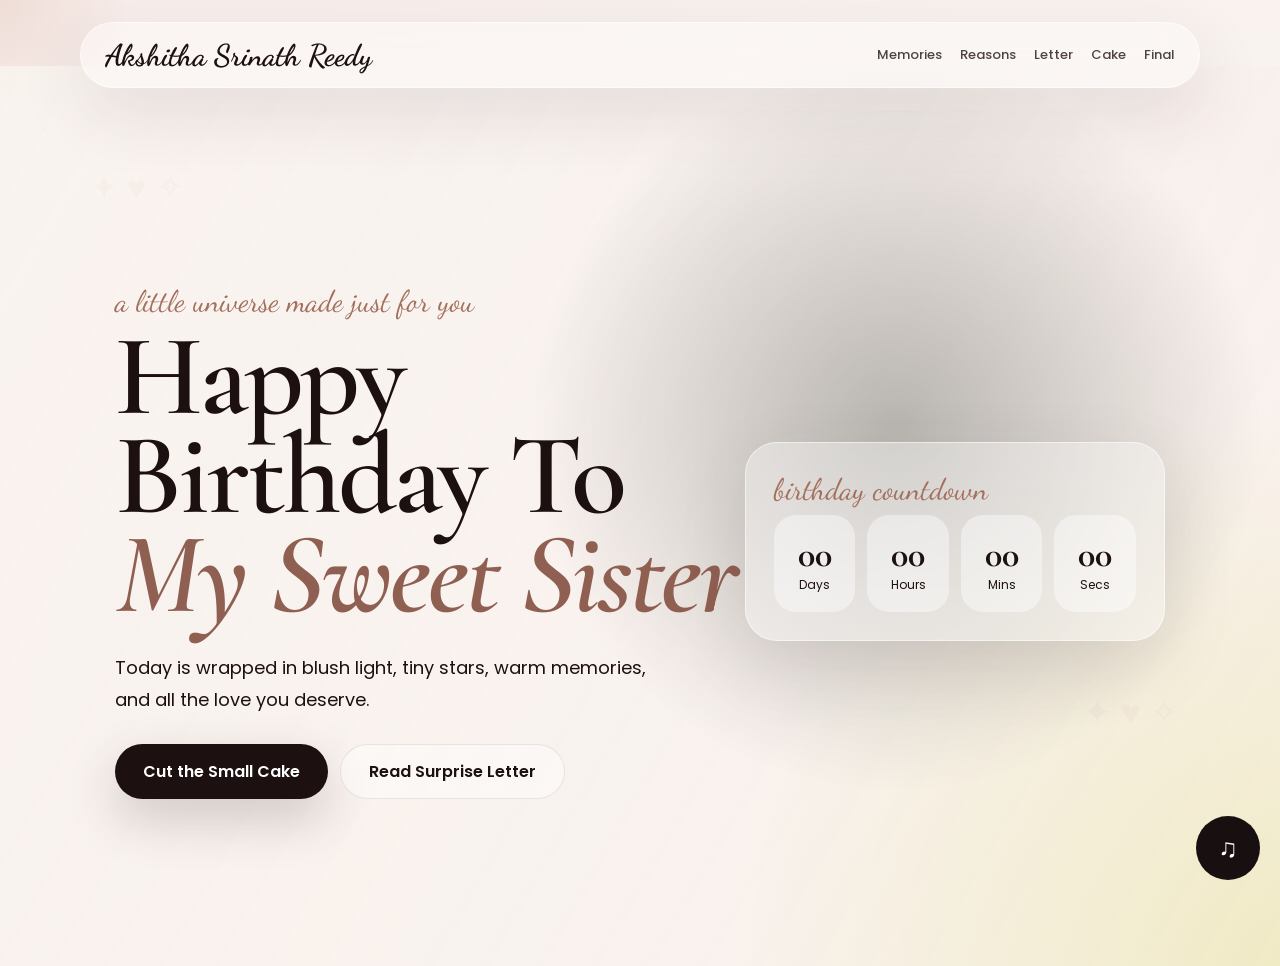
==== index.html @ 380fbc29 "Add website files" ====
<!DOCTYPE html>
<html lang="en">
<head>
  <meta charset="UTF-8" />
  <meta name="viewport" content="width=device-width, initial-scale=1.0" />
  <title>♡𝙼𝚢 Little Forever♡</title>
  <link rel="preconnect" href="https://fonts.googleapis.com" />
  <link rel="preconnect" href="https://fonts.gstatic.com" crossorigin />
  <link href="https://fonts.googleapis.com/css2?family=Cormorant+Garamond:wght@400;500;600;700&family=Dancing+Script:wght@500;600;700&family=Poppins:wght@300;400;500;600;700&display=swap" rel="stylesheet" />
  <link rel="stylesheet" href="style.css" />
</head>
<body style="--hero-image: url('assets/ak.jpeg');">
  <div class="cursor-glow"></div>
  <div class="floating-bg"></div>

  <nav class="navbar glass">
    <a href="index.html" class="logo">Akshitha Srinath Reedy</a>
    <div class="nav-links">
      <a href="memories.html">Memories</a>
      <a href="reasons.html">Reasons</a>
      <a href="letter.html">Letter</a>
      <a href="cake.html">Cake</a>
      <a href="final.html">Final</a>
    </div>
  </nav>

  <button class="music-btn" id="musicBtn">♪</button>

  <main class="hero page-section">
    <div class="hero-overlay"></div>
    <section class="hero-content reveal">
      <p class="script-text">a little universe made just for you</p>
      <h1>Happy Birthday To<br><span>My Sweet Sister</span></h1>
      <p class="hero-desc">Today is wrapped in blush light, tiny stars, warm memories, and all the love you deserve.</p>
      <div class="hero-actions">
        <a class="btn primary" href="cake.html">Cut the Small Cake</a>
        <a class="btn ghost" href="letter.html">Read Surprise Letter</a>
      </div>
    </section>

    <aside class="countdown-card glass reveal delay-1">
      <p class="script-text">birthday countdown</p>
      <div class="countdown" id="countdown">
        <div><strong id="days">00</strong><span>Days</span></div>
        <div><strong id="hours">00</strong><span>Hours</span></div>
        <div><strong id="mins">00</strong><span>Mins</span></div>
        <div><strong id="secs">00</strong><span>Secs</span></div>
      </div>
    </aside>
  </main>
  <script src="script.js"></script>
</body>
</html>
---- style.css ----
:root {
  --warm-white: #f9f5f0;
  --blush: #f8edeb;
  --rose: #e8cfc1;
  --champagne: #b78a71;
  --cocoa: #1c1010;
  --serif: "Cormorant Garamond", serif;
  --script: "Dancing Script", cursive;
  --body: "Poppins", sans-serif;
}

* {
  box-sizing: border-box;
  margin: 0;
  padding: 0;
}

html {
  scroll-behavior: smooth;
}

body {
  min-height: 100vh;
  overflow-x: hidden;
  color: var(--cocoa);
  font-family: var(--body);
  background: radial-gradient(circle at top left, #a59f9f 0%, var(--warm-white) 35%, var(--blush) 100%);
  background: radial-gradient(circle at top right, #d2e98d 0%, var(--warm-white) 35%, var(--blush) 100%);
  background: radial-gradient(circle at bottom right, #e1e57e 0%, var(--warm-white) 35%, var(--blush) 100%);
}

a {
  color: inherit;
  text-decoration: none;
}

button {
  font: inherit;
}

.glass {
  background: rgba(255, 255, 255, 0.35);
  border: 1px solid rgba(255, 255, 255, 0.55);
  backdrop-filter: blur(22px);
  box-shadow: 0 24px 70px rgba(62, 50, 50, 0.12);
}

.navbar {
  position: fixed;
  top: 22px;
  left: 50%;
  z-index: 50;
  width: min(1120px, 92%);
  display: flex;
  align-items: center;
  justify-content: space-between;
  padding: 14px 24px;
  border-radius: 999px;
  transform: translateX(-50%);
}

.logo {
  font-family: var(--script);
  font-size: 30px;
  font-weight: 700;
}

.nav-links {
  display: flex;
  gap: 18px;
  font-size: 13px;
  font-weight: 500;
}

.nav-links a {
  opacity: 0.78;
  transition: 0.3s;
}

.nav-links a:hover {
  color: #9f6a59;
  opacity: 1;
}

.cursor-glow {
  position: fixed;
  z-index: 0;
  width: 280px;
  height: 280px;
  border-radius: 50%;
  pointer-events: none;
  background: radial-gradient(circle, rgba(216, 180, 160, 0.28), transparent 65%);
  transform: translate(-50%, -50%);
}

.floating-bg::before,
.floating-bg::after {
  content: "✦ ♥ ✧";
  position: fixed;
  z-index: 0;
  color: rgba(216, 180, 160, 0.35);
  font-size: 34px;
  animation: float 8s infinite ease-in-out;
}

.floating-bg::before {
  top: 18%;
  left: 7%;
}

.floating-bg::after {
  right: 8%;
  bottom: 18%;
  animation-delay: 2s;
}

.hero,
.page-section {
  min-height: 100vh;
}

.hero {
  position: relative;
  display: grid;
  grid-template-columns: 1.2fr 0.8fr;
  align-items: center;
  padding: 120px 9% 70px;
  background: linear-gradient(120deg, rgba(249, 245, 240, 0.78), rgba(248, 237, 235, 0.65)), var(--hero-image) center/cover;
}

.hero-overlay {
  position: absolute;
  inset: 0;
  background: radial-gradient(circle at 70% 40%, rgba(131, 130, 124, 0.55), transparent 35%);
}

.hero-content,
.countdown-card {
  position: relative;
  z-index: 2;
}

.script-text {
  margin-bottom: 8px;
  color: #a36f5c;
  font-family: var(--script);
  font-size: 30px;
}

.hero h1,
.sub-hero h1,
.final-page h1,
.cake-page h1 {
  font-family: var(--serif);
  font-size: clamp(62px, 9vw, 128px);
  font-weight: 600;
  line-height: 0.86;
  letter-spacing: -3px;
}

.hero h1 span {
  color: #8f5f51;
  font-style: italic;
}

.hero-desc {
  max-width: 560px;
  margin: 28px 0;
  font-size: 18px;
  line-height: 1.8;
}

.btn {
  display: inline-flex;
  align-items: center;
  justify-content: center;
  margin-right: 12px;
  padding: 14px 28px;
  border-radius: 999px;
  font-weight: 600;
  transition: 0.3s;
}

.primary {
  color: #fff;
  background: var(--cocoa);
  box-shadow: 0 20px 50px rgba(62, 50, 50, 0.22);
}

.ghost {
  background: rgba(255, 255, 255, 0.42);
  border: 1px solid rgba(62, 50, 50, 0.1);
}

.btn:hover,
.cut-cake-btn:hover {
  transform: translateY(-4px);
}

.countdown-card {
  max-width: 420px;
  padding: 28px;
  border-radius: 32px;
}

.countdown {
  display: grid;
  grid-template-columns: repeat(4, 1fr);
  gap: 12px;
}

.countdown div {
  padding: 18px 10px;
  text-align: center;
  background: rgba(255, 255, 255, 0.42);
  border-radius: 22px;
}

.countdown strong {
  font-family: var(--serif);
  font-size: 36px;
}

.countdown span {
  display: block;
  font-size: 12px;
}


#musicBtn {
    position: fixed;
    bottom: 20px;
    right: 20px;
    z-index: 99999;
    width: 64px;
    height: 64px;
    border: none;
    border-radius: 50%;
    background: #180f10;
    color: white;
    font-size: 26px;
    cursor: pointer;
}


.sub-hero {
  padding: 150px 8% 55px;
  text-align: center;
}

.sub-hero p {
  max-width: 680px;
  margin: 10px auto 24px;
}

.masonry {
  columns: 3 260px;
  column-gap: 24px;
  padding: 30px 8%;
}

.polaroid {
  break-inside: avoid;
  margin-bottom: 24px;
  padding: 14px 14px 22px;
  background: #fff;
  border-radius: 24px;
  box-shadow: 0 20px 55px rgba(62, 50, 50, 0.14);
  transform: rotate(-1deg);
  transition: 0.35s;
}

.polaroid:nth-child(even) {
  transform: rotate(1.5deg);
}

.polaroid:hover {
  transform: translateY(-8px) rotate(0);
}

.photo {
  height: 260px;
  border-radius: 18px;
  background: linear-gradient(135deg, var(--rose), var(--champagne)) center/cover;
}
.photo video {
  width: 100%;
  height: 100%;
  border-radius: 18px;
  object-fit: cover;
  display: block;
}

.tall .photo {
  height: 390px;
}

.wide .photo {
  height: 230px;
}

.polaroid p {
  margin-top: 12px;
  font-family: var(--script);
  font-size: 25px;
}

.reason-grid {
  display: grid;
  grid-template-columns: repeat(auto-fit, minmax(210px, 1fr));
  gap: 20px;
  padding: 20px 8% 90px;
}

.reason-card {
  height: 190px;
  perspective: 900px;
  cursor: pointer;
}

.reason-inner {
  position: relative;
  width: 100%;
  height: 100%;
  transition: 0.7s;
  transform-style: preserve-3d;
}

.reason-card:hover .reason-inner,
.reason-card:focus-within .reason-inner {
  transform: rotateY(180deg);
}

.reason-front,
.reason-back {
  position: absolute;
  inset: 0;
  display: grid;
  place-items: center;
  padding: 24px;
  text-align: center;
  border-radius: 28px;
  backface-visibility: hidden;
  box-shadow: 0 18px 45px rgba(62, 50, 50, 0.11);
}

.reason-front {
  background: rgba(255, 255, 255, 0.5);
}

.reason-front h3 {
  font-family: var(--serif);
  font-size: 42px;
}

.reason-back {
  color: #fff;
  background-position: center;
  background-size: cover;
  transform: rotateY(180deg);
  place-items: end center;
  padding: 24px 20px 22px;
}

.reason-back p {
  width: 100%;
  margin: 0;
  font-family: var(--script);
  font-size: 25px;
  line-height: 1.25;
  text-shadow: 0 8px 24px rgba(0, 0, 0, 0.55);
}

.random-reason {
  max-width: 560px;
  margin: 22px auto 0;
  padding: 20px;
  border-radius: 28px;
}

.letter-page {
  min-height: 100vh;
  display: grid;
  grid-template-columns: 0.8fr 1.2fr;
  gap: 50px;
  align-items: center;
  padding: 150px 9% 70px;
}

.envelope {
  position: relative;
  height: 260px;
  cursor: pointer;
}

.env-body {
  position: absolute;
  bottom: 0;
  display: grid;
  place-items: center;
  width: 100%;
  height: 180px;
  border-radius: 18px;
  background: linear-gradient(135deg, var(--rose), #fff);
  box-shadow: 0 30px 70px rgba(62, 50, 50, 0.14);
}

.flap {
  position: absolute;
  top: 0;
  left: 8%;
  width: 84%;
  height: 160px;
  background: var(--champagne);
  clip-path: polygon(50% 100%, 0 0, 100% 0);
  transform-origin: top;
  transition: 0.7s;
}

.envelope.open .flap {
  transform: rotateX(180deg);
}

.letter-paper {
  min-height: 500px;
  padding: 46px;
  background: #fffaf5;
  border-radius: 34px;
  box-shadow: 0 30px 80px rgba(62, 50, 50, 0.16);
}

.letter-paper h1 {
  font-family: var(--serif);
  font-size: 58px;
}

.letter-paper p:last-child {
  font-size: 17px;
  line-height: 2;
}

.night {
  color: #fff;
  background: radial-gradient(circle at top, #453636 0%, #191317 70%);
}

.cake-page,
.final-page {
  min-height: 100vh;
  display: grid;
  place-items: center;
  padding: 150px 8% 70px;
  text-align: center;
}

.final-page {
  background: linear-gradient(rgba(25, 19, 23, 0.45), rgba(25, 19, 23, 0.86)), var(--final-image) center/cover;
}

.cake-page h1,
.final-page h1 {
  max-width: 900px;
}


.cake-section {
  position: relative;
  display: flex;
  flex-direction: column;
  align-items: center;
  justify-content: center;
  min-height: 62vh;
  overflow: visible;
}

.cake-glow {
  position: absolute;
  width: 460px;
  height: 460px;
  border-radius: 50%;
  background: radial-gradient(circle, rgba(255, 214, 186, 0.34), transparent 68%);
  filter: blur(2px);
}

.cake-stage-text {
  position: relative;
  z-index: 8;
  margin: 18px auto 28px;
  max-width: 620px;
  padding: 14px 22px;
  border: 1px solid rgba(255, 255, 255, 0.32);
  border-radius: 999px;
  background: rgba(255, 255, 255, 0.13);
  color: rgba(255, 255, 255, 0.88);
  backdrop-filter: blur(14px);
  font-size: 14px;
}

.cake {
  position: relative;
  width: 390px;
  height: 330px;
  margin-bottom: 38px;
  overflow: visible;
}

.plate {
  position: absolute;
  left: 50%;
  bottom: -18px;
  width: 390px;
  height: 34px;
  border-radius: 50%;
  background: rgba(255, 255, 255, 0.34);
  transform: translateX(-50%);
  box-shadow: 0 26px 45px rgba(0, 0, 0, 0.24);
}

.candles {
  position: absolute;
  top: 2px;
  left: 50%;
  z-index: 7;
  display: flex;
  gap: 28px;
  transform: translateX(-50%);
  transition: 0.85s ease;
}

.candle {
  position: relative;
  display: block;
  width: 13px;
  height: 58px;
  margin-top: 24px;
  border-radius: 8px;
  background: repeating-linear-gradient(45deg, #fff 0 7px, #f7a7b5 7px 14px);
  box-shadow: inset 0 -8px 12px rgba(0, 0, 0, 0.08);
}

.flame {
  position: absolute;
  top: -28px;
  left: 50%;
  width: 16px;
  height: 30px;
  border-radius: 50% 50% 45% 45%;
  background: radial-gradient(circle at 50% 65%, #fff7a8 0 24%, #ffd166 25% 56%, #ff7b00 57% 100%);
  transform: translateX(-50%);
  box-shadow: 0 0 18px #ffb347, 0 0 36px rgba(255, 179, 71, 0.72);
  animation: flicker 0.8s infinite alternate;
  transform-origin: bottom center;
  transition: 0.45s ease;
}

.smoke {
  position: absolute;
  top: -30px;
  left: 50%;
  width: 10px;
  height: 10px;
  border-radius: 50%;
  background: rgba(255, 255, 255, 0.72);
  opacity: 0;
  filter: blur(3px);
  transform: translateX(-50%) scale(0.3);
}

.cake.blow .flame {
  opacity: 0;
  transform: translateX(-50%) translateY(12px) scale(0.1) rotate(18deg);
  box-shadow: none;
}

.cake.blow .smoke {
  animation: smokeUp 1.45s ease-out forwards;
}

.cake.blow .candle:nth-child(2) .smoke {
  animation-delay: 0.15s;
}

.cake.blow .candle:nth-child(3) .smoke {
  animation-delay: 0.3s;
}

.cake-top,
.cake-middle,
.cake-bottom,
.cake-slice {
  position: absolute;
  left: 50%;
  border-radius: 22px;
  transform: translateX(-50%);
  transition: 0.9s cubic-bezier(0.22, 0.82, 0.22, 1);
}

.cake-top,
.cake-middle,
.cake-bottom {
  z-index: 3;
  box-shadow: 0 24px 42px rgba(0, 0, 0, 0.22);
  overflow: hidden;
}

.cake-top::after,
.cake-middle::after,
.cake-bottom::after {
  content: "";
  position: absolute;
  inset: 11px 18px auto;
  height: 12px;
  border-radius: 999px;
  background: rgba(255, 255, 255, 0.38);
}

.cake-bottom {
  bottom: 24px;
  width: 330px;
  height: 92px;
  background: linear-gradient(135deg, #e8cfc1, #c8937a);
}

.cake-middle {
  bottom: 104px;
  width: 270px;
  height: 84px;
  background: linear-gradient(135deg, #f8edeb, #e7b7aa);
}

.cake-top {
  bottom: 176px;
  width: 210px;
  height: 74px;
  background: linear-gradient(135deg, #fff5f2, #f1c8bb);
}

.cut-line {
  position: absolute;
  left: 57%;
  bottom: 24px;
  z-index: 6;
  width: 3px;
  height: 228px;
  border-radius: 999px;
  background: rgba(255, 255, 255, 0.85);
  opacity: 0;
  transform: rotate(10deg) scaleY(0);
  transform-origin: top;
  box-shadow: 0 0 18px rgba(255, 255, 255, 0.65);
}

.cake.knife-in .cut-line {
  opacity: 1;
  animation: cutTrace 0.75s ease-in-out forwards;
}

.cake-slice {
  z-index: 5;
  right: 20px;
  left: auto;
  bottom: 24px;
  width: 126px;
  height: 225px;
  border-radius: 18px 22px 20px 18px;
  background: linear-gradient(135deg, #fff5f2 0 30%, #f8edeb 30% 63%, #e8cfc1 63% 100%);
  clip-path: polygon(13% 0, 100% 13%, 78% 100%, 0 100%);
  opacity: 0;
  transform: translateX(-12px) rotate(0deg) scale(0.97);
  box-shadow: 0 28px 48px rgba(0, 0, 0, 0.25);
}

.cake-slice::before {
  content: "";
  position: absolute;
  inset: 0;
  background: radial-gradient(circle at 62% 38%, rgba(195, 92, 92, 0.65) 0 4px, transparent 5px),
    radial-gradient(circle at 48% 72%, rgba(195, 92, 92, 0.55) 0 4px, transparent 5px);
}

.knife {
  position: absolute;
  top: 0;
  right: -170px;
  z-index: 9;
  width: 218px;
  height: 44px;
  opacity: 0;
  transform: translate(80px, -20px) rotate(-34deg);
  transform-origin: right center;
  transition: 1s cubic-bezier(0.22, 0.82, 0.22, 1);
}

.knife-blade {
  position: absolute;
  left: 0;
  top: 12px;
  width: 158px;
  height: 18px;
  border-radius: 999px 4px 4px 999px;
  background: linear-gradient(90deg, #ffffff, #d7d7d7 55%, #9e9e9e);
  box-shadow: 0 14px 28px rgba(0, 0, 0, 0.25);
}

.knife-blade::before {
  content: "";
  position: absolute;
  left: 4px;
  top: 3px;
  width: 120px;
  height: 4px;
  border-radius: 999px;
  background: rgba(255, 255, 255, 0.8);
}

.knife-handle {
  position: absolute;
  right: 0;
  top: 5px;
  width: 68px;
  height: 32px;
  border-radius: 999px;
  background: linear-gradient(135deg, #714948, #3e292d);
  box-shadow: inset 8px 0 10px rgba(255, 255, 255, 0.08), 0 12px 24px rgba(0, 0, 0, 0.28);
}

.cake.knife-in .knife {
  opacity: 1;
  transform: translate(-205px, 128px) rotate(-21deg);
}

.cake.sliced .knife {
  opacity: 0;
  transform: translate(-245px, 170px) rotate(-12deg);
}

.cake.sliced .cake-top,
.cake.sliced .cake-middle,
.cake.sliced .cake-bottom {
  clip-path: polygon(0 0, 62% 0, 52% 100%, 0 100%);
}

.cake.sliced .cake-slice {
  opacity: 1;
  transform: translate(78px, 34px) rotate(12deg) scale(1);
}

.cake.sliced .candles {
  transform: translateX(-83%) translateY(-4px) rotate(-5deg);
}

.cut-cake-btn {
  position: relative;
  z-index: 8;
  padding: 18px 40px;
  color: #3e3232;
  font-size: 18px;
  font-weight: 600;
  cursor: pointer;
  background: rgba(255, 255, 255, 0.82);
  border: 0;
  border-radius: 50px;
  box-shadow: 0 10px 30px rgba(0, 0, 0, 0.16);
  transition: 0.4s;
}

.cut-cake-btn:hover {
  transform: translateY(-4px) scale(1.03);
}

.cut-cake-btn:disabled {
  cursor: default;
  opacity: 0.92;
  transform: none;
}

@keyframes smokeUp {
  0% { opacity: 0; transform: translateX(-50%) translateY(0) scale(0.35); }
  20% { opacity: 0.8; }
  100% { opacity: 0; transform: translateX(-50%) translateY(-58px) scale(2.3); }
}

@keyframes cutTrace {
  0% { transform: rotate(10deg) scaleY(0); }
  100% { transform: rotate(10deg) scaleY(1); }
}

#confetti {
  position: fixed;
  inset: 0;
  pointer-events: none;
}

.footer {
  padding: 35px;
  color: rgba(62, 50, 50, 0.68);
  text-align: center;
}

.night .footer {
  color: rgba(255, 255, 255, 0.65);
}

.reveal {
  opacity: 0;
  transform: translateY(24px);
  animation: reveal 0.8s forwards;
}

.delay-1 {
  animation-delay: 0.18s;
}

.delay-2 {
  animation-delay: 0.34s;
}

@keyframes reveal {
  to {
    opacity: 1;
    transform: none;
  }
}

@keyframes float {
  50% {
    transform: translateY(-26px) rotate(8deg);
  }
}

@keyframes flicker {
  to {
    transform: scale(1.15) translateY(-2px);
    opacity: 0.84;
  }
}

@media (max-width: 900px) {
  .hero,
  .letter-page {
    grid-template-columns: 1fr;
  }

  .nav-links {
    display: none;
  }

  .hero {
    padding-top: 145px;
  }

  .hero h1,
  .sub-hero h1,
  .final-page h1,
  .cake-page h1 {
    font-size: 64px;
  }

  .countdown {
    grid-template-columns: repeat(2, 1fr);
  }

  .cake {
    transform: scale(0.86);
  }
}


/* =========================================================
   RESPONSIVE FIXES
   Added to make the birthday website work nicely on laptops,
   tablets, mobile phones, and very small screens.
   ========================================================= */

html {
  -webkit-text-size-adjust: 100%;
}

body {
  width: 100%;
}

img,
video,
canvas {
  max-width: 100%;
}

main,
header,
section,
footer,
.navbar {
  position: relative;
}

.hero-content,
.countdown-card,
.sub-hero,
.masonry,
.reason-grid,
.letter-page,
.cake-page,
.final-page,
.footer {
  z-index: 1;
}

.navbar {
  gap: 14px;
}

.nav-links {
  min-width: 0;
}

.nav-links a {
  white-space: nowrap;
}

.hero-actions {
  display: flex;
  flex-wrap: wrap;
  gap: 12px;
}

.hero-actions .btn,
.final-page .btn,
.sub-hero .btn {
  margin-right: 0;
}

.countdown-card {
  width: 100%;
  justify-self: center;
}

.masonry {
  width: 100%;
}

.photo {
  overflow: hidden;
  background-position: center;
  background-size: cover;
}

.reason-card:focus .reason-inner {
  transform: rotateY(180deg);
}

.letter-paper,
.random-reason,
.countdown-card,
.polaroid,
.reason-front,
.reason-back {
  overflow-wrap: anywhere;
}

/* Laptop / small desktop */
@media (max-width: 1100px) {
  .hero {
    grid-template-columns: 1fr 0.9fr;
    gap: 36px;
    padding-inline: 6%;
  }

  .letter-page {
    gap: 34px;
    padding-inline: 6%;
  }

  .cake-page,
  .final-page {
    padding-inline: 6%;
  }
}

/* Tablet */
@media (max-width: 900px) {
  .navbar {
    top: 14px;
    width: min(720px, 94%);
    align-items: center;
  }

  .nav-links {
    display: flex;
    gap: 12px;
    max-width: 70%;
    overflow-x: auto;
    padding: 6px 2px 7px;
    scrollbar-width: none;
  }

  .nav-links::-webkit-scrollbar {
    display: none;
  }

  .nav-links a {
    padding: 8px 12px;
    border-radius: 999px;
    background: rgba(255, 255, 255, 0.38);
  }

  .hero,
  .letter-page {
    grid-template-columns: 1fr;
  }

  .hero {
    gap: 36px;
    min-height: auto;
    padding: 145px 6% 70px;
    background-position: center top;
  }

  .hero h1,
  .sub-hero h1,
  .final-page h1,
  .cake-page h1 {
    font-size: clamp(52px, 12vw, 82px);
    letter-spacing: -2px;
  }

  .countdown {
    grid-template-columns: repeat(4, 1fr);
  }

  .sub-hero {
    padding: 135px 6% 45px;
  }

  .masonry {
    columns: 2 240px;
    padding-inline: 6%;
  }

  .reason-grid {
    grid-template-columns: repeat(auto-fit, minmax(180px, 1fr));
    padding-inline: 6%;
  }

  .letter-page {
    min-height: auto;
    padding: 135px 6% 60px;
  }

  .envelope {
    max-width: 460px;
    width: 100%;
    margin: 0 auto;
  }

  .letter-paper {
    min-height: 360px;
  }

  .cake-page,
  .final-page {
    min-height: auto;
    padding: 135px 6% 60px;
  }

  .cake-section {
    min-height: 560px;
  }

  .cake {
    transform: scale(0.86);
    transform-origin: center top;
  }
}

/* Mobile */
@media (max-width: 640px) {
  .glass {
    backdrop-filter: blur(16px);
  }

  .navbar {
    top: 10px;
    width: 94%;
    flex-direction: column;
    justify-content: center;
    padding: 12px 14px;
    border-radius: 26px;
  }

  .logo {
    font-size: 28px;
    line-height: 1;
  }

  .nav-links {
    width: 100%;
    max-width: 100%;
    justify-content: flex-start;
    font-size: 12px;
  }

  .cursor-glow {
    display: none;
  }

  .floating-bg::before,
  .floating-bg::after {
    font-size: 24px;
    opacity: 0.65;
  }

  .hero {
    min-height: 100svh;
    padding: 150px 5% 46px;
    text-align: center;
  }

  .script-text {
    font-size: 25px;
  }

  .hero h1,
  .sub-hero h1,
  .final-page h1,
  .cake-page h1 {
    font-size: clamp(44px, 15vw, 62px);
    line-height: 0.92;
    letter-spacing: -1.4px;
  }

  .hero-desc {
    margin: 22px auto;
    font-size: 15px;
    line-height: 1.75;
  }

  .hero-actions {
    justify-content: center;
  }

  .btn {
    width: min(100%, 280px);
    padding: 13px 20px;
  }

  .countdown-card {
    padding: 20px;
    border-radius: 26px;
  }

  .countdown {
    grid-template-columns: repeat(2, 1fr);
    gap: 10px;
  }

  .countdown div {
    padding: 14px 8px;
    border-radius: 18px;
  }

  .countdown strong {
    font-size: 31px;
  }

  .music-btn {
    right: 18px;
    bottom: 18px;
    width: 50px;
    height: 50px;
    font-size: 22px;
  }

  .sub-hero {
    padding: 145px 5% 35px;
  }

  .sub-hero p {
    font-size: 14px;
    line-height: 1.7;
  }

  .masonry {
    columns: 1;
    padding: 20px 5% 60px;
  }

  .polaroid {
    margin-bottom: 18px;
    border-radius: 22px;
    transform: none;
  }

  .polaroid:nth-child(even),
  .polaroid:hover {
    transform: none;
  }

  .photo,
  .wide .photo {
    height: 245px;
  }

  .tall .photo {
    height: 340px;
  }

  .reason-grid {
    grid-template-columns: 1fr;
    gap: 16px;
    padding: 16px 5% 65px;
  }

  .reason-card {
    height: 172px;
  }

  .reason-front,
  .reason-back {
    border-radius: 24px;
  }

  .reason-back p,
  .polaroid p {
    font-size: 23px;
  }

  .random-reason {
    margin-top: 16px;
    padding: 16px;
    font-size: 14px;
  }

  .letter-page {
    padding: 145px 5% 45px;
    gap: 26px;
  }

  .envelope {
    height: 220px;
  }

  .env-body {
    height: 150px;
  }

  .flap {
    height: 135px;
  }

  .letter-paper {
    min-height: 330px;
    padding: 28px 22px;
    border-radius: 28px;
  }

  .letter-paper p:last-child {
    font-size: 15px;
    line-height: 1.9;
  }

  .cake-page,
  .final-page {
    padding: 145px 5% 48px;
  }

  .final-page p,
  .cake-page p {
    font-size: 14px;
    line-height: 1.7;
  }

  .cake-section {
    min-height: 500px;
    width: 100%;
  }

  .cake-glow {
    width: 320px;
    height: 320px;
  }

  .cake-stage-text {
    width: min(100%, 330px);
    margin-bottom: 12px;
    padding: 12px 16px;
    white-space: normal;
  }

  .cake {
    margin-bottom: -10px;
    transform: scale(0.72);
    transform-origin: center top;
  }

  .cut-cake-btn {
    width: min(100%, 310px);
    padding: 15px 22px;
    font-size: 16px;
  }

  .footer {
    padding: 25px 18px;
    font-size: 13px;
  }
}

/* Very small phones */
@media (max-width: 380px) {
  .navbar {
    width: 96%;
    padding-inline: 10px;
  }

  .nav-links a {
    padding: 7px 10px;
  }

  .hero,
  .sub-hero,
  .letter-page,
  .cake-page,
  .final-page {
    padding-inline: 4%;
  }

  .hero h1,
  .sub-hero h1,
  .final-page h1,
  .cake-page h1 {
    font-size: clamp(39px, 14vw, 50px);
  }

  .script-text {
    font-size: 23px;
  }

  .photo,
  .wide .photo {
    height: 220px;
  }

  .tall .photo {
    height: 300px;
  }

  .countdown strong {
    font-size: 28px;
  }

  .cake-section {
    min-height: 470px;
  }

  .cake {
    transform: scale(0.64);
    margin-bottom: -48px;
  }
}

@media (prefers-reduced-motion: reduce) {
  *,
  *::before,
  *::after {
    scroll-behavior: auto !important;
    animation-duration: 0.001ms !important;
    animation-iteration-count: 1 !important;
    transition-duration: 0.001ms !important;
  }
}
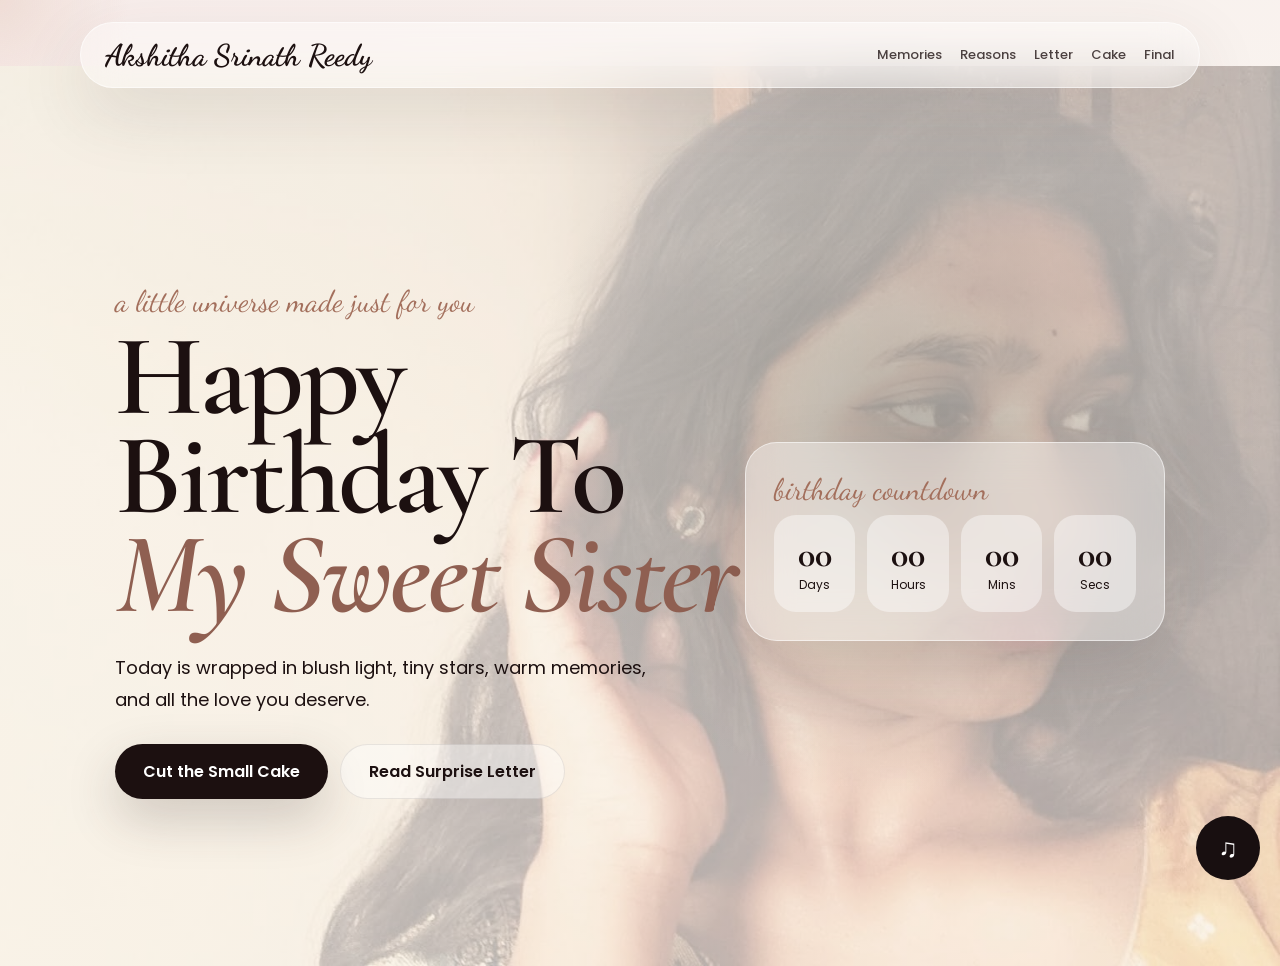
==== commit 31e8c501: "Update complete birthday website" ====
--- a/index.html
+++ b/index.html
@@ -51,3 +51,4 @@
   <script src="script.js"></script>
 </body>
 </html>
+<!-- TEST UPDATE TO GITHUB -->
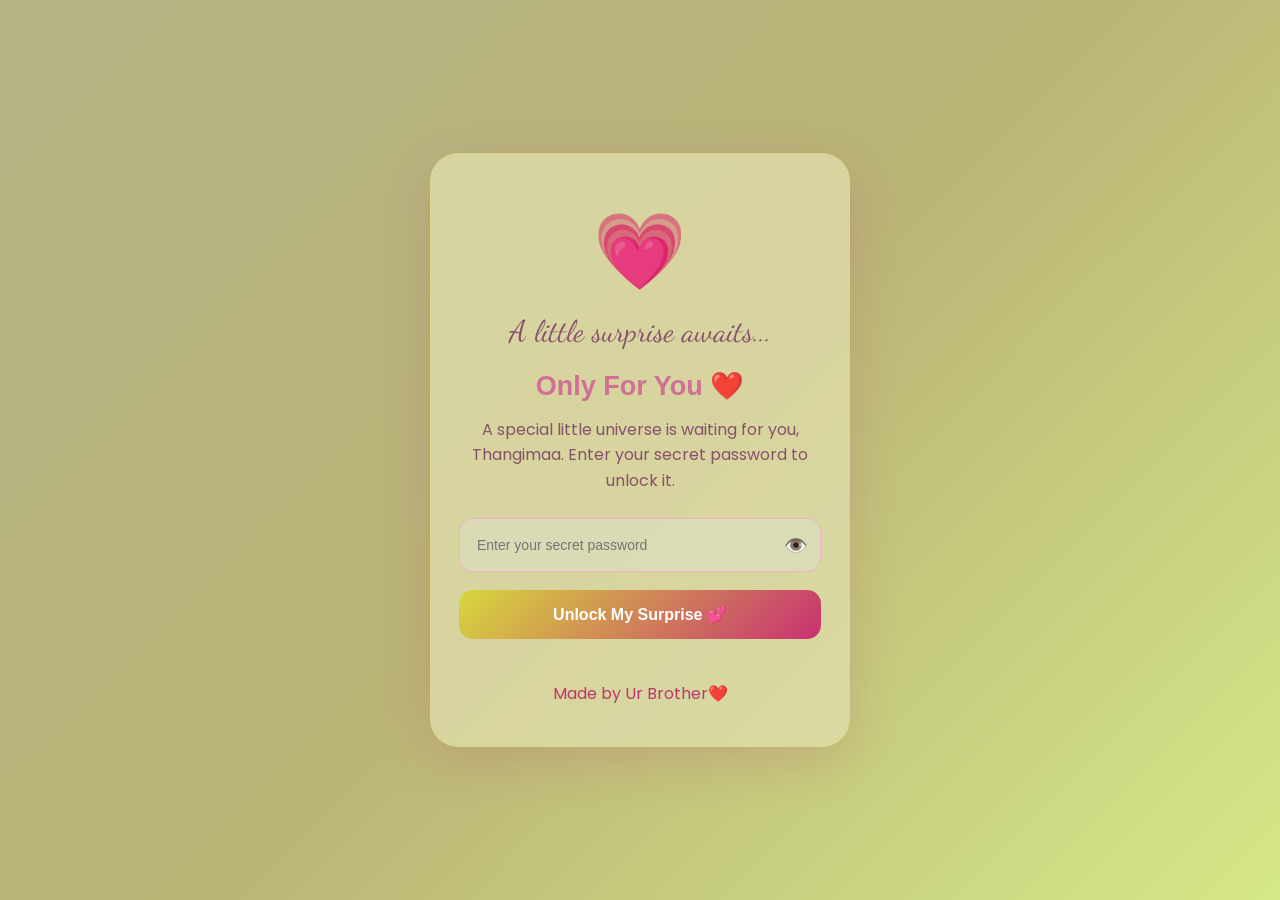
==== commit 231cb2c8: "Add romantic password protection" ====
--- a/index.html
+++ b/index.html
@@ -10,6 +10,46 @@
   <link rel="stylesheet" href="style.css" />
 </head>
 <body style="--hero-image: url('assets/ak.jpeg');">
+
+  <!-- ROMANTIC PASSWORD LOCK -->
+  <div id="passwordScreen">
+    <div class="lock-card">
+      <div class="heart-lock">💗</div>
+
+      <p class="script-text">A little surprise awaits...</p>
+
+      <h1>Only For You ❤️</h1>
+
+      <p>
+        A special little universe is waiting for you, Thangimaa.
+        Enter your secret password to unlock it.
+      </p>
+
+      <form id="passwordForm">
+        <div class="password-box">
+          <input
+            type="password"
+            id="sitePassword"
+            placeholder="Enter your secret password"
+            required
+          />
+          <button type="button" id="togglePassword">👁️</button>
+        </div>
+
+        <button type="submit" class="unlock-btn">
+          Unlock My Surprise 💕
+        </button>
+      </form>
+
+      <p id="passwordError"></p>
+
+      <div class="bottom-heart">Made by Ur Brother❤️</div>
+    </div>
+  </div>
+
+  <!-- YOUR EXISTING HOMEPAGE STARTS HERE -->
+  <div id="siteContent" hidden>
+
   <div class="cursor-glow"></div>
   <div class="floating-bg"></div>
 
@@ -47,7 +87,11 @@
         <div><strong id="secs">00</strong><span>Secs</span></div>
       </div>
     </aside>
-  </main>
+    </main>
+
+  </div>
+  <!-- YOUR EXISTING HOMEPAGE ENDS HERE -->
+
   <script src="script.js"></script>
 </body>
 </html>
--- a/style.css
+++ b/style.css
@@ -1370,3 +1370,125 @@
 }
 
 
+
+/* PASSWORD SCREEN */
+
+#passwordScreen {
+    position: fixed;
+    inset: 0;
+    z-index: 999999;
+    display: flex;
+    justify-content: center;
+    align-items: center;
+    padding: 20px;
+    background: linear-gradient(135deg, #b4b486, #bab476, #d5e888);
+    font-family: 'Poppins', sans-serif;
+}
+
+.lock-card {
+    width: 100%;
+    max-width: 420px;
+    padding: 40px 28px;
+    text-align: center;
+    background: rgba(223, 221, 171, 0.78);
+    border: 1px solid rgba(226, 214, 106, 0.323);
+    border-radius: 28px;
+    box-shadow: 0 15px 50px rgba(180,70,110,0.2);
+}
+
+.heart-lock {
+    font-size: 75px;
+    animation: heartbeat 1.5s infinite;
+}
+
+.lock-card h1 {
+    color: #d07095;
+    font-size: 27px;
+    margin: 15px 0;
+}
+
+.lock-card p {
+    color: #87516a;
+    line-height: 1.6;
+}
+
+.password-box {
+    display: flex;
+    align-items: center;
+    margin-top: 25px;
+    padding: 5px 12px;
+    background: rgba(226, 232, 233, 0.274);
+    border: 1px solid #efb3cb;
+    border-radius: 14px;
+}
+
+.password-box input {
+    width: 100%;
+    padding: 13px 5px;
+    border: none;
+    outline: none;
+    font-size: 14px;
+    background: transparent;
+}
+
+.password-box button {
+    border: none;
+    background: transparent;
+    cursor: pointer;
+    font-size: 19px;
+}
+
+.unlock-btn {
+    width: 100%;
+    padding: 15px;
+    margin-top: 18px;
+    border: none;
+    border-radius: 14px;
+    color: white;
+    background: linear-gradient(135deg, #d7d73d, #c83272);
+    font-size: 16px;
+    font-weight: bold;
+    cursor: pointer;
+    transition: transform 0.3s;
+}
+
+.unlock-btn:hover {
+    transform: scale(1.04);
+}
+
+#passwordError {
+    color: #d22d58;
+    font-weight: bold;
+    min-height: 22px;
+}
+
+.bottom-heart {
+    color: #bd376b;
+    margin-top: 20px;
+}
+
+@keyframes heartbeat {
+    0%, 100% { transform: scale(1); }
+    50% { transform: scale(1.15); }
+}
+
+#passwordScreen.unlocking {
+    animation: fadeOut 0.8s forwards;
+}
+
+@keyframes fadeOut {
+    to {
+        opacity: 0;
+        visibility: hidden;
+    }
+}
+
+@media(max-width:480px) {
+    .lock-card {
+        padding: 30px 20px;
+    }
+
+    .lock-card h1 {
+        font-size: 23px;
+    }
+}
